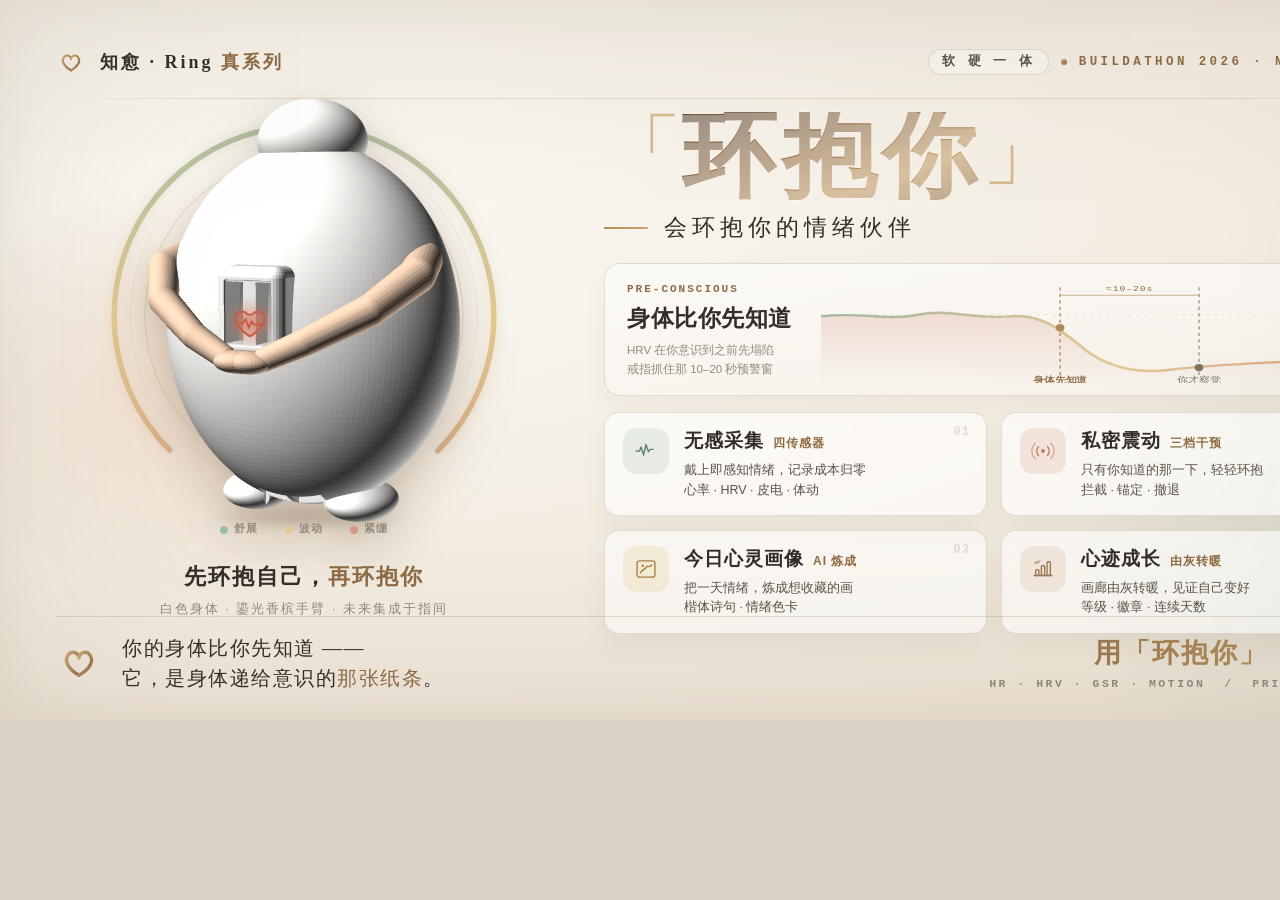
==== poster/poster.html @ b8b8fe6d "docs: 加项目 README + 海报素材 - README: 项目总览、目录结构、H5/固件/部署说明、线上地址 - poster/: 环抱你宣传海报 (html + 渲染图 + 生成脚本)  " ====
<!DOCTYPE html>
<html lang="zh-CN">
<head>
<meta charset="UTF-8">
<title>环抱你 · 海报</title>
<style>
  :root{
    --paper:#F6F1E9; --paper2:#EFE7DB; --cream:#FAF7F2;
    --ink:#332E28; --ink2:#5A5248; --sub:#928A7E;
    --gold:#B08A5A; --gold-lt:#CBA876; --gold-dk:#8E6B44;
    --champ:#D9BFA7; --silk:#E7C6AC;
    --calm:#9FBBA9; --mid:#E3CB93; --high:#D69A84;
    --line:rgba(140,120,95,.22);
    --card:rgba(255,255,255,.62);
  }
  *{margin:0;padding:0;box-sizing:border-box;-webkit-font-smoothing:antialiased;}
  html,body{background:#d9d2c7;}
  .poster{
    position:relative; width:1440px; height:720px; overflow:hidden;
    font-family:"PingFang SC","Hiragino Sans GB",sans-serif;
    color:var(--ink);
    background:
      radial-gradient(120% 90% at 18% 30%, #FBF8F3 0%, #F4EEE4 46%, #ECE2D4 100%),
      linear-gradient(180deg,#F7F2EA,#EFE6D9);
  }
  /* warm blush glow behind the hero */
  .glow-l{position:absolute;left:-140px;top:60px;width:820px;height:720px;
    background:radial-gradient(46% 42% at 40% 46%, rgba(231,198,172,.42), rgba(231,198,172,0) 70%);
    filter:blur(6px);pointer-events:none;}
  .glow-r{position:absolute;right:-160px;bottom:-160px;width:640px;height:640px;
    background:radial-gradient(50% 50% at 50% 50%, rgba(159,187,169,.20), rgba(159,187,169,0) 70%);
    pointer-events:none;}
  /* paper grain */
  .grain{position:absolute;inset:0;pointer-events:none;opacity:.5;mix-blend-mode:multiply;}
  .vign{position:absolute;inset:0;pointer-events:none;
    box-shadow:inset 0 0 220px rgba(120,98,70,.14), inset 0 0 60px rgba(120,98,70,.06);}

  /* ---------- top bar ---------- */
  .top{position:absolute;left:56px;right:56px;top:40px;height:44px;
    display:flex;align-items:center;justify-content:space-between;}
  .brand{display:flex;align-items:center;gap:14px;}
  .brand .name{font-family:"Songti SC",serif;font-weight:700;font-size:18px;
    letter-spacing:3px;color:var(--ink);}
  .brand .name b{color:var(--gold-dk);font-weight:700;}
  .kick{font:600 12.5px/1 "SF Mono","Menlo",monospace;letter-spacing:3.4px;
    color:var(--gold-dk);display:flex;align-items:center;gap:12px;}
  .kick .dot{width:6px;height:6px;border-radius:50%;
    background:linear-gradient(135deg,var(--gold-lt),var(--gold-dk));}
  .kick .tag{padding:6px 13px;border:1px solid var(--line);border-radius:20px;
    color:var(--ink2);letter-spacing:2.6px;background:rgba(255,255,255,.4);}
  .rule{position:absolute;left:56px;right:56px;top:98px;height:1px;
    background:linear-gradient(90deg,transparent,var(--line) 12%,var(--line) 88%,transparent);}

  /* ---------- middle grid ---------- */
  .mid{position:absolute;left:56px;right:56px;top:110px;height:492px;
    display:grid;grid-template-columns:496px 1fr;column-gap:52px;}

  /* stage */
  .stage{position:relative;}
  .ring-wrap{position:absolute;left:50%;top:206px;transform:translate(-50%,-50%);
    width:452px;height:452px;}
  .hero{position:absolute;left:50%;top:200px;transform:translate(-50%,-50%);
    width:322px;filter:drop-shadow(0 24px 28px rgba(120,92,62,.24))
                     drop-shadow(0 9px 11px rgba(120,92,62,.14));}
  .shadow{position:absolute;left:50%;top:388px;transform:translate(-50%,0);
    width:262px;height:38px;border-radius:50%;
    background:radial-gradient(50% 50% at 50% 50%, rgba(90,70,48,.26), rgba(90,70,48,0) 72%);
    filter:blur(3px);}
  .heart-glow{position:absolute;left:158px;top:176px;width:74px;height:74px;
    background:radial-gradient(50% 50% at 50% 50%, rgba(214,120,96,.5), rgba(214,120,96,0) 70%);
    filter:blur(2px);pointer-events:none;}
  .heart-ico{position:absolute;left:176px;top:196px;width:36px;height:36px;
    filter:drop-shadow(0 0 6px rgba(214,120,96,.6));pointer-events:none;}
  .stage-cap{position:absolute;left:0;right:0;top:452px;text-align:center;}
  .stage-cap .t{font-family:"Songti SC",serif;font-size:22px;letter-spacing:2px;
    color:var(--ink);font-weight:700;}
  .stage-cap .t b{color:var(--gold-dk);}
  .stage-cap .s{margin-top:9px;font-size:12.5px;letter-spacing:2px;color:var(--sub);}
  .scale-tags{position:absolute;left:0;right:0;top:414px;
    display:flex;justify-content:center;gap:26px;font:600 11px/1 "SF Mono","Menlo",monospace;
    letter-spacing:1.5px;color:var(--sub);}
  .scale-tags i{font-style:normal;display:inline-flex;align-items:center;gap:6px;}
  .scale-tags .d{width:8px;height:8px;border-radius:50%;}

  /* ---------- right column ---------- */
  .content{position:relative;padding-top:2px;}
  .h-brackets{font-family:"Songti SC",serif;}
  .headline{position:relative;display:flex;align-items:flex-start;}
  .headline .zh{font-family:"Songti SC","STSong",serif;font-weight:900;
    font-size:94px;line-height:.94;letter-spacing:6px;
    background:linear-gradient(160deg,#5A4632 0%,#8E6B44 38%,#C09A63 72%,#8E6B44 100%);
    -webkit-background-clip:text;background-clip:text;color:transparent;
    text-shadow:0 1px 0 rgba(255,255,255,.4);}
  .headline .br{font-family:"Songti SC",serif;font-weight:400;font-size:78px;
    line-height:1;color:var(--gold-lt);opacity:.75;}
  .subhead{margin-top:12px;display:flex;align-items:center;gap:16px;}
  .subhead .bar{width:44px;height:2px;background:linear-gradient(90deg,var(--gold),var(--gold-lt));}
  .subhead .t{font-size:23px;letter-spacing:5px;color:var(--ink);font-weight:500;}

  /* science strip */
  .sci{margin-top:20px;position:relative;padding:15px 22px 12px;
    background:linear-gradient(180deg,rgba(255,255,255,.55),rgba(255,255,255,.30));
    border:1px solid var(--line);border-radius:16px;
    box-shadow:0 10px 24px rgba(120,92,62,.06);display:flex;gap:22px;align-items:center;}
  .sci .lab{flex:0 0 auto;width:172px;}
  .sci .lab .k{font:700 11px/1 "SF Mono","Menlo",monospace;letter-spacing:2px;color:var(--gold-dk);}
  .sci .lab .h{font-family:"Songti SC",serif;font-weight:700;font-size:23px;
    letter-spacing:0.5px;color:var(--ink);margin-top:8px;white-space:nowrap;}
  .sci .lab .p{font-size:11.5px;line-height:1.6;color:var(--sub);margin-top:7px;}
  .sci .chart{flex:1;height:104px;}

  /* feature grid */
  .grid{margin-top:16px;display:grid;grid-template-columns:1fr 1fr;
    grid-template-rows:1fr 1fr;gap:14px;}
  .fcard{position:relative;padding:15px 18px;border-radius:15px;
    background:var(--card);border:1px solid var(--line);
    box-shadow:0 12px 26px rgba(120,92,62,.07);
    display:flex;gap:15px;align-items:flex-start;backdrop-filter:blur(2px);}
  .fcard .chip{flex:0 0 auto;width:46px;height:46px;border-radius:13px;
    display:flex;align-items:center;justify-content:center;}
  .fcard .tx .tt{display:flex;align-items:baseline;gap:9px;}
  .fcard .tx .tt b{font-size:19px;font-weight:600;letter-spacing:1px;color:var(--ink);}
  .fcard .tx .tt span{font-size:12px;letter-spacing:1px;color:var(--gold-dk);font-weight:600;}
  .fcard .tx .dd{margin-top:7px;font-size:12.5px;line-height:1.55;color:var(--ink2);}
  .fcard .no{position:absolute;right:16px;top:13px;
    font:700 12px/1 "SF Mono","Menlo",monospace;color:var(--line);letter-spacing:1px;}

  /* ---------- bottom band ---------- */
  .foot{position:absolute;left:56px;right:56px;bottom:30px;height:74px;
    border-top:1px solid var(--line);padding-top:18px;
    display:flex;align-items:center;justify-content:space-between;}
  .foot .left{display:flex;align-items:center;gap:20px;}
  .foot .mk{width:46px;height:42px;flex:0 0 auto;}
  .foot .poem{font-family:"STKaiti","Kaiti SC",serif;font-size:20px;
    letter-spacing:1.5px;color:var(--ink);line-height:1.5;}
  .foot .poem b{color:var(--gold-dk);font-weight:400;}
  .foot .right{text-align:right;}
  .foot .right .slogan{font-family:"Songti SC",serif;font-weight:700;font-size:27px;
    letter-spacing:2px;
    background:linear-gradient(120deg,#8E6B44,#C09A63);
    -webkit-background-clip:text;background-clip:text;color:transparent;}
  .foot .right .series{margin-top:7px;font:600 11.5px/1 "SF Mono","Menlo",monospace;
    letter-spacing:2.5px;color:var(--sub);}
</style>
</head>
<body>
<div class="poster" id="poster">

  <div class="glow-l"></div>
  <div class="glow-r"></div>

  <!-- ===== top bar ===== -->
  <div class="top">
    <div class="brand">
      <svg class="mk" width="30" height="27" viewBox="0 0 72 64">
        <defs><linearGradient id="g1" x1="0" y1="0" x2="1" y2="1">
          <stop offset="0" stop-color="#CBA876"/><stop offset="1" stop-color="#8E6B44"/>
        </linearGradient></defs>
        <g fill="none" stroke="url(#g1)" stroke-width="5.2" stroke-linecap="round">
          <path d="M36 51 C 20 42, 13 30, 18 21 C 22 13, 32 13, 36 22"/>
          <path d="M36 51 C 52 42, 59 30, 54 21 C 50 13, 40 13, 36 22"/>
        </g>
        <circle cx="36" cy="25" r="2.3" fill="#CBA876"/>
      </svg>
      <div class="name">知愈 · Ring <b>真系列</b></div>
    </div>
    <div class="kick">
      <span class="tag">软 硬 一 体</span>
      <span class="dot"></span>
      <span>BUILDATHON&nbsp;2026 · NEXT&nbsp;WORLD</span>
    </div>
  </div>
  <div class="rule"></div>

  <!-- ===== middle ===== -->
  <div class="mid">

    <!-- left stage -->
    <div class="stage">
      <svg class="ring-wrap" viewBox="0 0 500 500">
        <defs>
          <linearGradient id="pg" x1="0" y1="1" x2="1" y2="0">
            <stop offset="0" stop-color="#9FBBA9"/>
            <stop offset="0.5" stop-color="#E3CB93"/>
            <stop offset="1" stop-color="#D69A84"/>
          </linearGradient>
          <filter id="soft" x="-30%" y="-30%" width="160%" height="160%">
            <feGaussianBlur stdDeviation="5"/>
          </filter>
        </defs>
        <!-- faint embrace ripples -->
        <g fill="none" stroke="#B79C7E" opacity="0.14">
          <circle cx="250" cy="250" r="150" stroke-width="1"/>
          <circle cx="250" cy="250" r="192" stroke-width="1"/>
          <circle cx="250" cy="250" r="236" stroke-width="1" stroke-dasharray="2 7"/>
        </g>
        <!-- glow under gauge -->
        <circle cx="250" cy="250" r="210" fill="none" stroke="url(#pg)"
                stroke-width="14" opacity="0.16" filter="url(#soft)"
                stroke-dasharray="990 1320" transform="rotate(135 250 250)"/>
        <!-- three-color pressure gauge (270° sweep) -->
        <circle cx="250" cy="250" r="210" fill="none" stroke="url(#pg)"
                stroke-width="6" stroke-linecap="round"
                stroke-dasharray="990 1320" transform="rotate(135 250 250)"/>
        <!-- tick marks along the gauge -->
        <g stroke="#7A6B54" opacity="0.4">
          <!-- generated ticks -->
        </g>
        <!-- gentle inner hairline -->
        <circle cx="250" cy="250" r="176" fill="none" stroke="#C9B291" stroke-width="1" opacity="0.5"/>
      </svg>

      <div class="shadow"></div>
      <img class="hero" src="hero.png" alt="环抱你">
      <div class="heart-glow"></div>
      <svg class="heart-ico" viewBox="0 0 32 28" fill="none">
        <path d="M16 25C16 25 3 17.5 3 9.2 3 5.2 6 3 9.2 3c2.3 0 3.9 1.2 4.8 2.6h4C18.9 4.2 20.5 3 22.8 3 26 3 29 5.2 29 9.2 29 17.5 16 25 16 25Z"
              fill="rgba(214,120,96,0.28)" stroke="#C85A44" stroke-width="1.6" stroke-linejoin="round"/>
        <path d="M4 13.5h6l2-4 3 8 2.5-6 1.6 3H28" stroke="#C85A44" stroke-width="1.6"
              stroke-linecap="round" stroke-linejoin="round" fill="none"/>
      </svg>

      <div class="scale-tags">
        <i><span class="d" style="background:var(--calm)"></span>舒展</i>
        <i><span class="d" style="background:var(--mid)"></span>波动</i>
        <i><span class="d" style="background:var(--high)"></span>紧绷</i>
      </div>
      <div class="stage-cap">
        <div class="t">先环抱自己，<b>再环抱你</b></div>
        <div class="s">白色身体 · 鎏光香槟手臂 · 未来集成于指间</div>
      </div>
    </div>

    <!-- right content -->
    <div class="content">
      <div class="headline">
        <span class="br">「</span>
        <span class="zh">环抱你</span>
        <span class="br">」</span>
      </div>
      <div class="subhead">
        <span class="bar"></span>
        <span class="t">会环抱你的情绪伙伴</span>
      </div>

      <!-- science strip -->
      <div class="sci">
        <div class="lab">
          <div class="k">PRE-CONSCIOUS</div>
          <div class="h">身体比你先知道</div>
          <div class="p">HRV 在你意识到之前先塌陷<br>戒指抓住那 10–20 秒预警窗</div>
        </div>
        <svg class="chart" viewBox="0 0 560 128" preserveAspectRatio="none">
          <defs>
            <linearGradient id="area" x1="0" y1="0" x2="0" y2="1">
              <stop offset="0" stop-color="#D69A84" stop-opacity="0.28"/>
              <stop offset="1" stop-color="#D69A84" stop-opacity="0"/>
            </linearGradient>
            <linearGradient id="stroke" x1="0" y1="0" x2="1" y2="0">
              <stop offset="0" stop-color="#9FBBA9"/>
              <stop offset="0.55" stop-color="#E3CB93"/>
              <stop offset="1" stop-color="#D69A84"/>
            </linearGradient>
          </defs>
          <!-- baseline grid -->
          <line x1="0" y1="44" x2="560" y2="44" stroke="#CBB79B" stroke-width="1" stroke-dasharray="2 6" opacity="0.6"/>
          <!-- HRV curve: steady, then collapses -->
          <path d="M0,46 C40,40 70,52 100,44 C130,36 160,50 195,46
                   C230,42 250,64 275,88 C300,110 330,116 360,112
                   C400,106 440,104 480,102 C510,101 540,102 560,101"
                fill="none" stroke="url(#stroke)" stroke-width="3" stroke-linecap="round"/>
          <path d="M0,46 C40,40 70,52 100,44 C130,36 160,50 195,46
                   C230,42 250,64 275,88 C300,110 330,116 360,112
                   C400,106 440,104 480,102 C510,101 540,102 560,101
                   L560,128 L0,128 Z" fill="url(#area)"/>
          <!-- marker 1: body knows -->
          <line x1="248" y1="10" x2="248" y2="118" stroke="#B08A5A" stroke-width="1.4" stroke-dasharray="4 4"/>
          <circle cx="248" cy="60" r="4.5" fill="#B08A5A"/>
          <!-- marker 2: you notice -->
          <line x1="392" y1="10" x2="392" y2="118" stroke="#9A9186" stroke-width="1.4" stroke-dasharray="4 4"/>
          <circle cx="392" cy="109" r="4.5" fill="#7C7368"/>
          <!-- gap brace -->
          <line x1="248" y1="20" x2="392" y2="20" stroke="#B08A5A" stroke-width="1" opacity="0.7"/>
          <text x="320" y="15" text-anchor="middle" font-family="SF Mono,Menlo,monospace" font-size="10" fill="#8E6B44" letter-spacing="1">≈10–20s</text>
          <text x="248" y="128" text-anchor="middle" font-family="PingFang SC" font-size="11" fill="#8E6B44" font-weight="700">身体先知道</text>
          <text x="392" y="128" text-anchor="middle" font-family="PingFang SC" font-size="11" fill="#7C7368">你才察觉</text>
        </svg>
      </div>

      <!-- feature grid -->
      <div class="grid">
        <div class="fcard">
          <span class="no">01</span>
          <div class="chip" style="background:rgba(159,187,169,.22)">
            <svg width="26" height="26" viewBox="0 0 32 32" fill="none" stroke="#5E8570" stroke-width="1.7" stroke-linecap="round" stroke-linejoin="round">
              <path d="M4 16h4l2-5 3 10 3-13 3 9 2-3h4"/>
            </svg>
          </div>
          <div class="tx">
            <div class="tt"><b>无感采集</b><span>四传感器</span></div>
            <div class="dd">戴上即感知情绪，记录成本归零<br>心率 · HRV · 皮电 · 体动</div>
          </div>
        </div>

        <div class="fcard">
          <span class="no">02</span>
          <div class="chip" style="background:rgba(214,154,132,.22)">
            <svg width="26" height="26" viewBox="0 0 32 32" fill="none" stroke="#BE7B62" stroke-width="1.7" stroke-linecap="round">
              <circle cx="16" cy="16" r="2.4" fill="#BE7B62" stroke="none"/>
              <path d="M10.5 10.5a8 8 0 000 11M21.5 10.5a8 8 0 010 11"/>
              <path d="M6.5 6.5a13 13 0 000 19M25.5 6.5a13 13 0 010 19" opacity="0.55"/>
            </svg>
          </div>
          <div class="tx">
            <div class="tt"><b>私密震动</b><span>三档干预</span></div>
            <div class="dd">只有你知道的那一下，轻轻环抱<br>拦截 · 锚定 · 撤退</div>
          </div>
        </div>

        <div class="fcard">
          <span class="no">03</span>
          <div class="chip" style="background:rgba(227,203,147,.28)">
            <svg width="26" height="26" viewBox="0 0 32 32" fill="none" stroke="#A9853F" stroke-width="1.7" stroke-linecap="round" stroke-linejoin="round">
              <rect x="5" y="6" width="22" height="20" rx="3"/>
              <path d="M9 21c3-6 5-3 7-7s4 2 7-3"/>
              <circle cx="12" cy="12" r="1.6" fill="#A9853F" stroke="none"/>
            </svg>
          </div>
          <div class="tx">
            <div class="tt"><b>今日心灵画像</b><span>AI 炼成</span></div>
            <div class="dd">把一天情绪，炼成想收藏的画<br>楷体诗句 · 情绪色卡</div>
          </div>
        </div>

        <div class="fcard">
          <span class="no">04</span>
          <div class="chip" style="background:rgba(217,191,167,.30)">
            <svg width="26" height="26" viewBox="0 0 32 32" fill="none" stroke="#9C7A54" stroke-width="1.7" stroke-linecap="round" stroke-linejoin="round">
              <path d="M5 24h22"/>
              <rect x="7" y="17" width="4" height="7" rx="1"/>
              <rect x="14" y="12" width="4" height="12" rx="1"/>
              <rect x="21" y="7" width="4" height="17" rx="1"/>
              <path d="M6 9l2-2 1.6 1.6L12 6" opacity="0.7"/>
            </svg>
          </div>
          <div class="tx">
            <div class="tt"><b>心迹成长</b><span>由灰转暖</span></div>
            <div class="dd">画廊由灰转暖，见证自己变好<br>等级 · 徽章 · 连续天数</div>
          </div>
        </div>
      </div>
    </div>
  </div>

  <!-- ===== bottom band ===== -->
  <div class="foot">
    <div class="left">
      <svg class="mk" width="46" height="42" viewBox="0 0 72 64">
        <g fill="none" stroke="url(#g1)" stroke-width="5.2" stroke-linecap="round">
          <path d="M36 51 C 20 42, 13 30, 18 21 C 22 13, 32 13, 36 22"/>
          <path d="M36 51 C 52 42, 59 30, 54 21 C 50 13, 40 13, 36 22"/>
        </g>
        <circle cx="36" cy="25" r="2.3" fill="#CBA876"/>
      </svg>
      <div class="poem">你的身体比你先知道 ——<br>它，是身体递给意识的<b>那张纸条</b>。</div>
    </div>
    <div class="right">
      <div class="slogan">用「环抱你」，怀抱你</div>
      <div class="series">HR · HRV · GSR · MOTION&nbsp;&nbsp;/&nbsp;&nbsp;PRIVATE&nbsp;HAPTIC</div>
    </div>
  </div>

  <svg class="grain"><filter id="n"><feTurbulence type="fractalNoise" baseFrequency="0.9" numOctaves="2" stitchTiles="stitch"/><feColorMatrix type="saturate" values="0"/></filter><rect width="100%" height="100%" filter="url(#n)" opacity="0.05"/></svg>
  <div class="vign"></div>
</div>
</body>
</html>
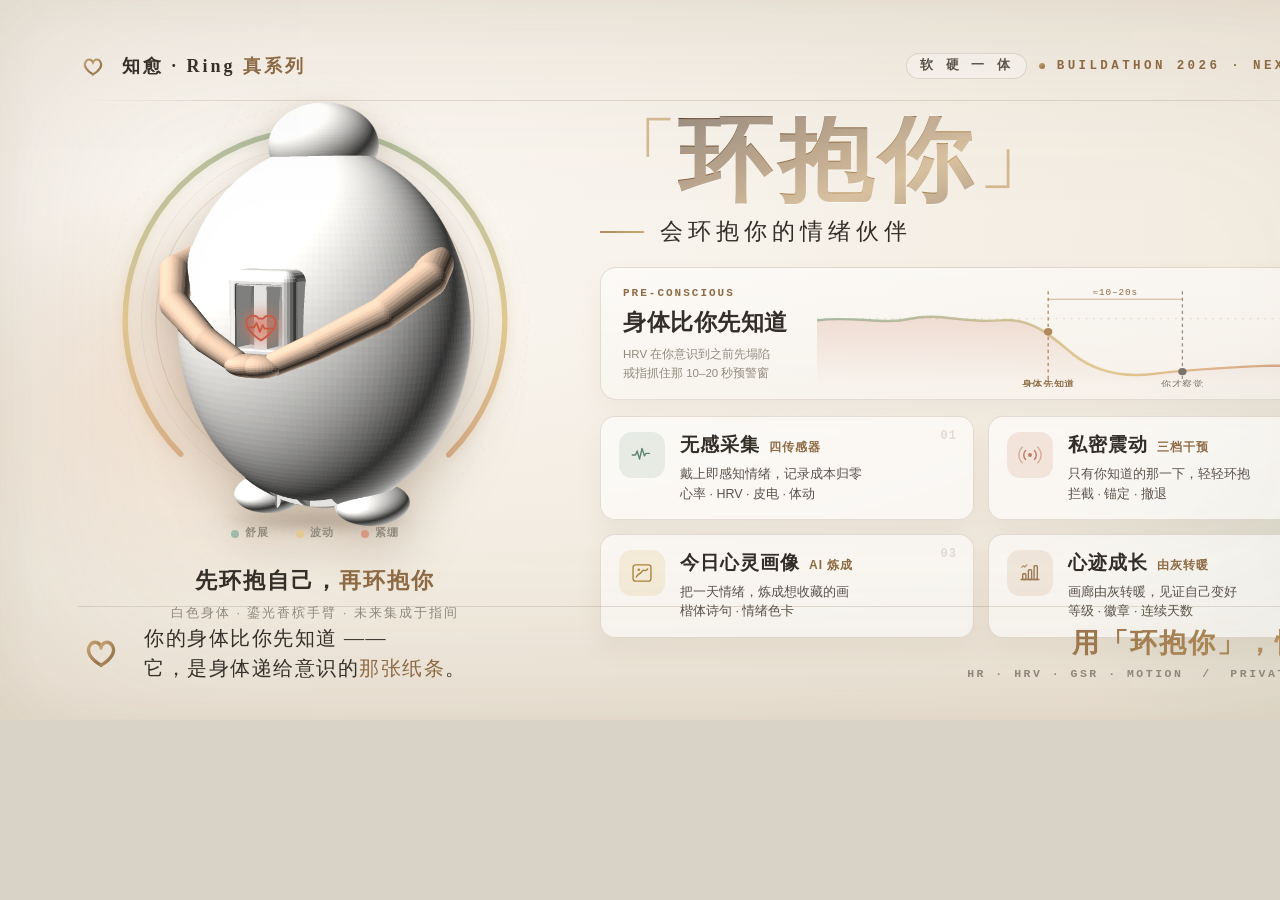
==== commit 35080b31: "assets: 归拢「环抱你」全部提交物料(封面/海报/demo/二维码/易拉宝/logo/netlify包) + 海报/提测截图/代理脚本；忽略本地证书与切片错误转储" ====
--- a/poster/poster.html
+++ b/poster/poster.html
@@ -36,7 +36,7 @@
     box-shadow:inset 0 0 220px rgba(120,98,70,.14), inset 0 0 60px rgba(120,98,70,.06);}
 
   /* ---------- top bar ---------- */
-  .top{position:absolute;left:56px;right:56px;top:40px;height:44px;
+  .top{position:absolute;left:78px;right:78px;top:44px;height:44px;
     display:flex;align-items:center;justify-content:space-between;}
   .brand{display:flex;align-items:center;gap:14px;}
   .brand .name{font-family:"Songti SC",serif;font-weight:700;font-size:18px;
@@ -48,12 +48,12 @@
     background:linear-gradient(135deg,var(--gold-lt),var(--gold-dk));}
   .kick .tag{padding:6px 13px;border:1px solid var(--line);border-radius:20px;
     color:var(--ink2);letter-spacing:2.6px;background:rgba(255,255,255,.4);}
-  .rule{position:absolute;left:56px;right:56px;top:98px;height:1px;
+  .rule{position:absolute;left:78px;right:78px;top:100px;height:1px;
     background:linear-gradient(90deg,transparent,var(--line) 12%,var(--line) 88%,transparent);}
 
   /* ---------- middle grid ---------- */
-  .mid{position:absolute;left:56px;right:56px;top:110px;height:492px;
-    display:grid;grid-template-columns:496px 1fr;column-gap:52px;}
+  .mid{position:absolute;left:78px;right:78px;top:114px;height:484px;
+    display:grid;grid-template-columns:474px 1fr;column-gap:48px;}
 
   /* stage */
   .stage{position:relative;}
@@ -66,10 +66,10 @@
     width:262px;height:38px;border-radius:50%;
     background:radial-gradient(50% 50% at 50% 50%, rgba(90,70,48,.26), rgba(90,70,48,0) 72%);
     filter:blur(3px);}
-  .heart-glow{position:absolute;left:158px;top:176px;width:74px;height:74px;
+  .heart-glow{position:absolute;left:147px;top:176px;width:74px;height:74px;
     background:radial-gradient(50% 50% at 50% 50%, rgba(214,120,96,.5), rgba(214,120,96,0) 70%);
     filter:blur(2px);pointer-events:none;}
-  .heart-ico{position:absolute;left:176px;top:196px;width:36px;height:36px;
+  .heart-ico{position:absolute;left:165px;top:196px;width:36px;height:36px;
     filter:drop-shadow(0 0 6px rgba(214,120,96,.6));pointer-events:none;}
   .stage-cap{position:absolute;left:0;right:0;top:452px;text-align:center;}
   .stage-cap .t{font-family:"Songti SC",serif;font-size:22px;letter-spacing:2px;
@@ -126,7 +126,7 @@
     font:700 12px/1 "SF Mono","Menlo",monospace;color:var(--line);letter-spacing:1px;}
 
   /* ---------- bottom band ---------- */
-  .foot{position:absolute;left:56px;right:56px;bottom:30px;height:74px;
+  .foot{position:absolute;left:78px;right:78px;bottom:40px;height:74px;
     border-top:1px solid var(--line);padding-top:18px;
     display:flex;align-items:center;justify-content:space-between;}
   .foot .left{display:flex;align-items:center;gap:20px;}
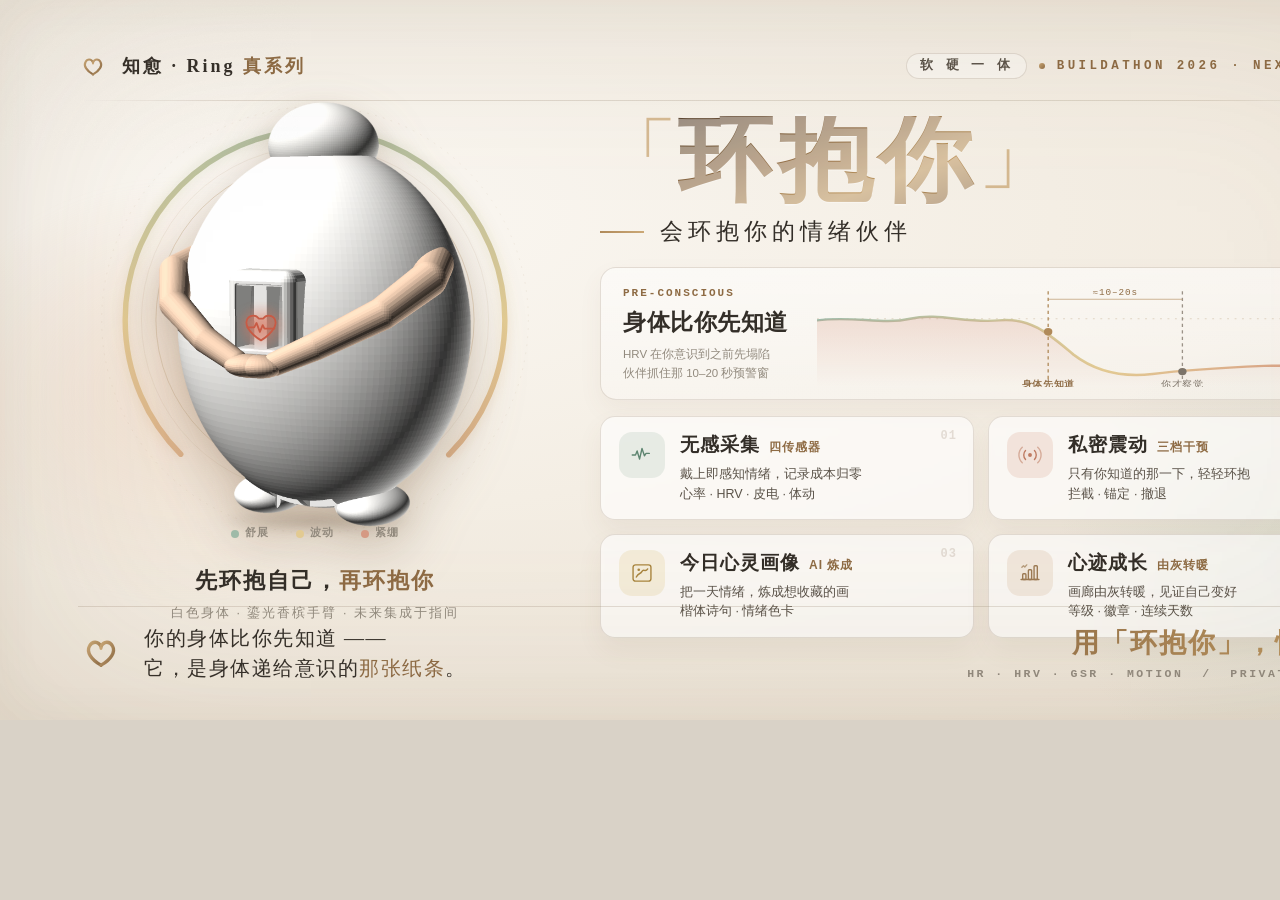
==== commit 3918d51e: "content: 小知复盘话术改为「只呈现不对立」+ 海报文案戒指→伙伴 - ai.js: 复盘 prompt 去掉「拿主观感受反驳身体信号」的对立说法，改为只客观呈现身体信号、把解释权交还用户 - " ====
--- a/poster/poster.html
+++ b/poster/poster.html
@@ -248,7 +248,7 @@
         <div class="lab">
           <div class="k">PRE-CONSCIOUS</div>
           <div class="h">身体比你先知道</div>
-          <div class="p">HRV 在你意识到之前先塌陷<br>戒指抓住那 10–20 秒预警窗</div>
+          <div class="p">HRV 在你意识到之前先塌陷<br>伙伴抓住那 10–20 秒预警窗</div>
         </div>
         <svg class="chart" viewBox="0 0 560 128" preserveAspectRatio="none">
           <defs>
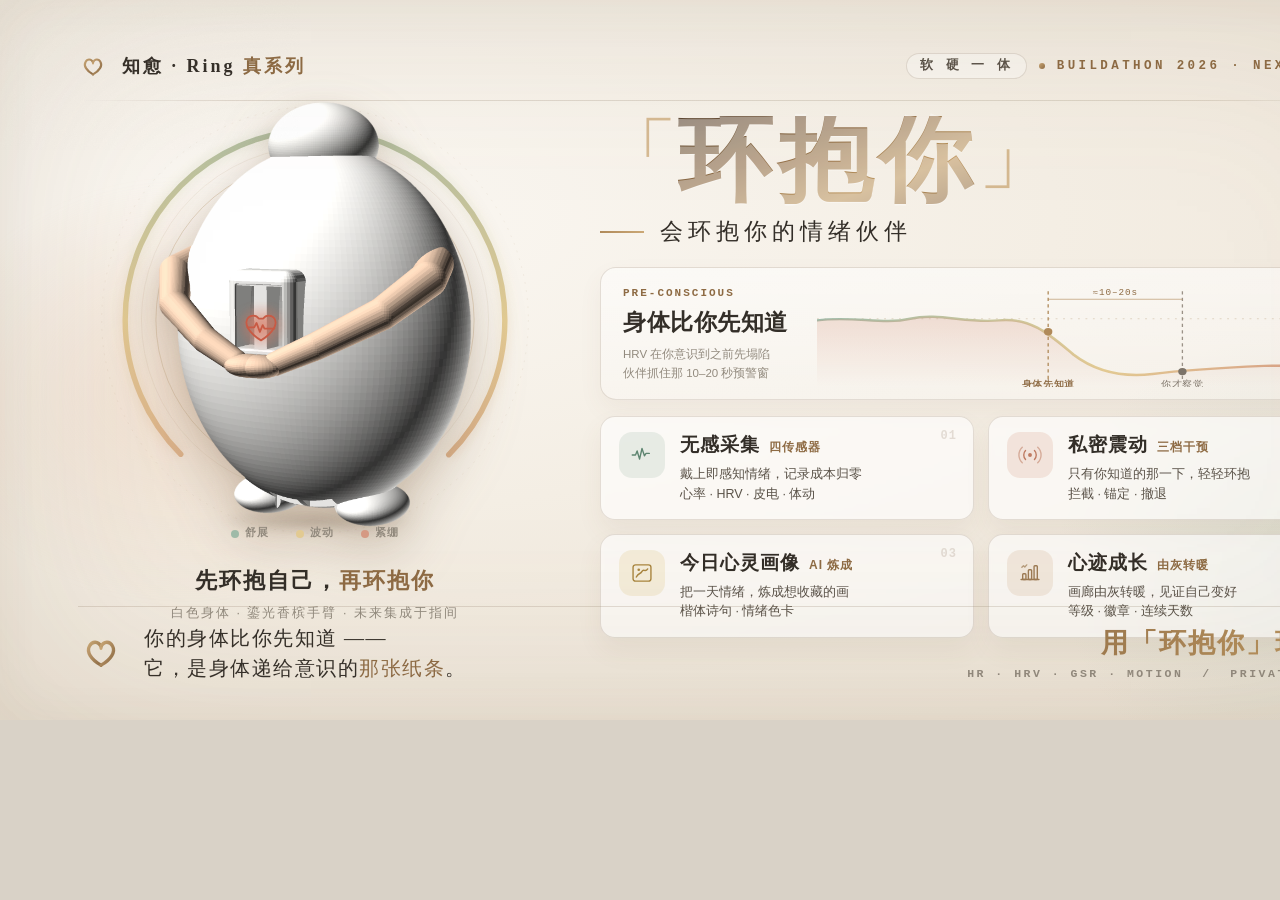
==== commit bc37310d: "chore: 更新 poster 与提交封面素材" ====
--- a/poster/poster.html
+++ b/poster/poster.html
@@ -365,7 +365,7 @@
       <div class="poem">你的身体比你先知道 ——<br>它，是身体递给意识的<b>那张纸条</b>。</div>
     </div>
     <div class="right">
-      <div class="slogan">用「环抱你」，怀抱你</div>
+      <div class="slogan">用「环抱你」环抱你</div>
       <div class="series">HR · HRV · GSR · MOTION&nbsp;&nbsp;/&nbsp;&nbsp;PRIVATE&nbsp;HAPTIC</div>
     </div>
   </div>
